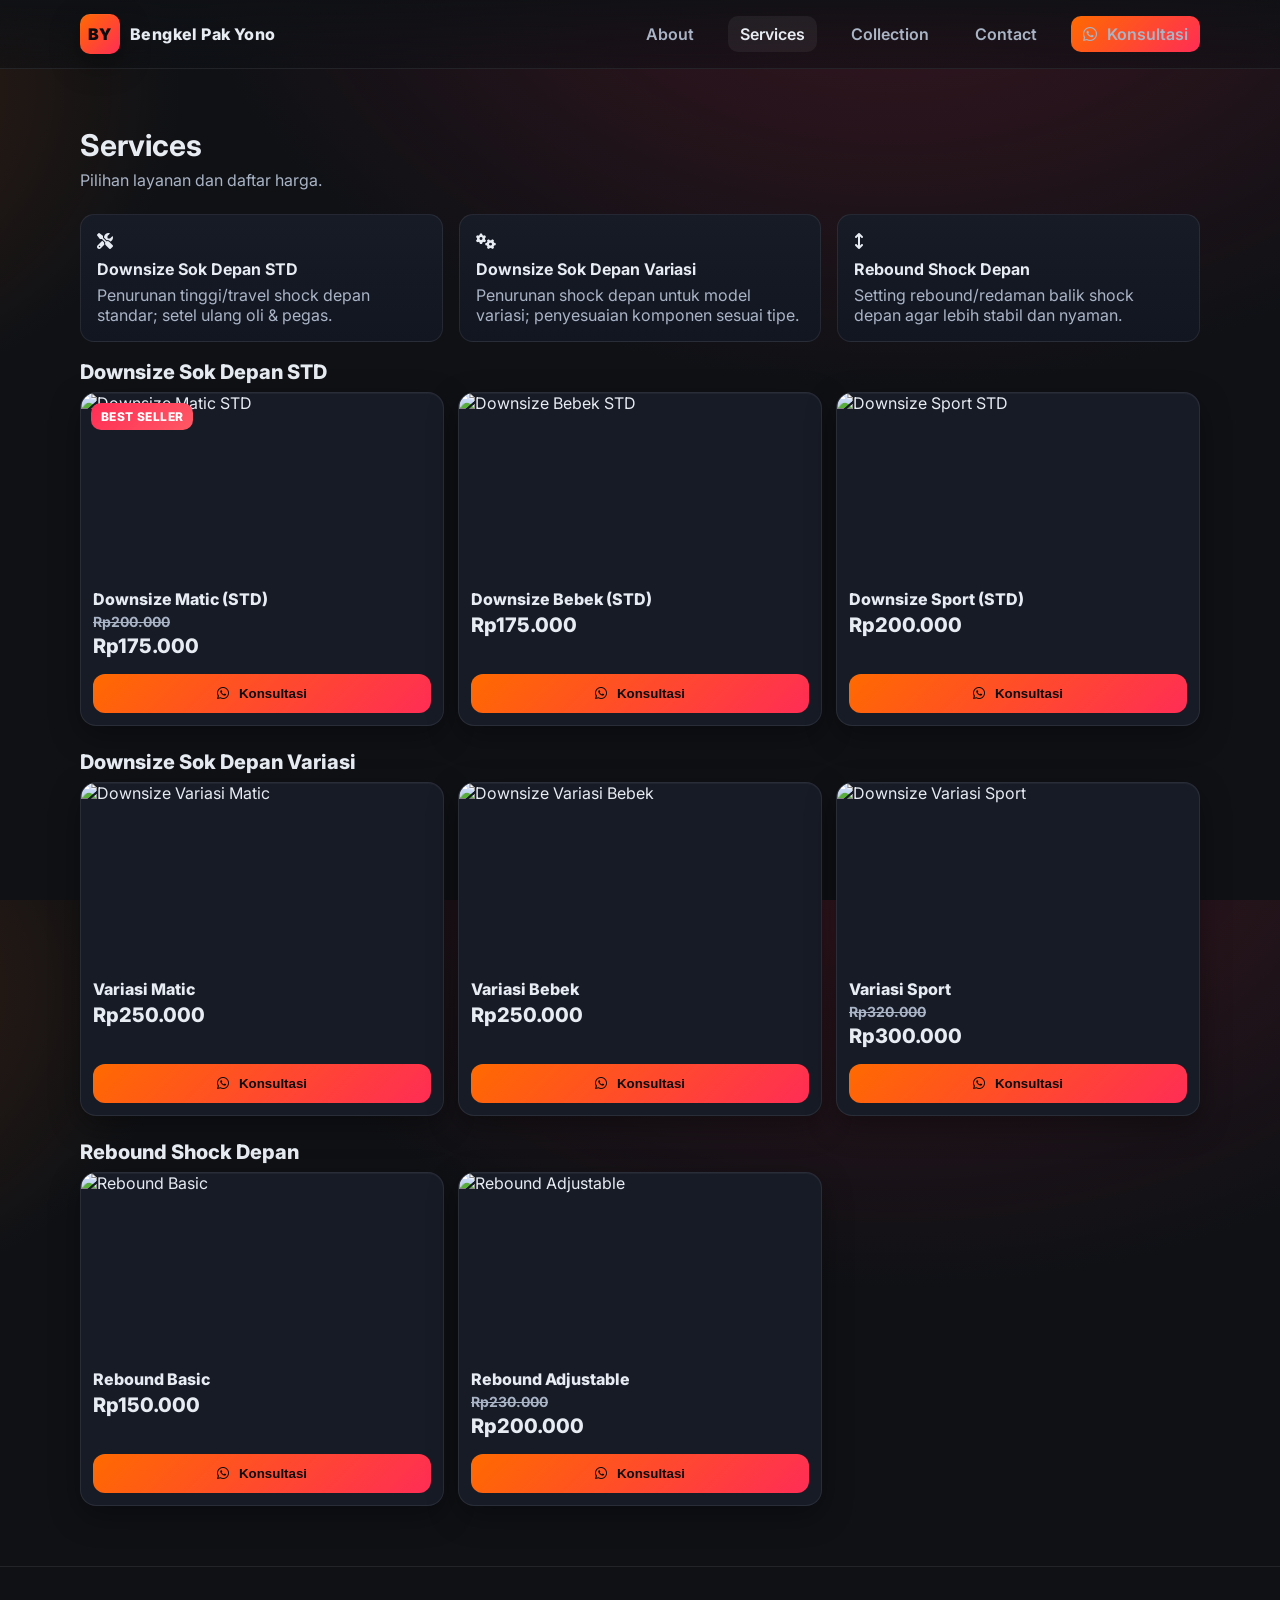
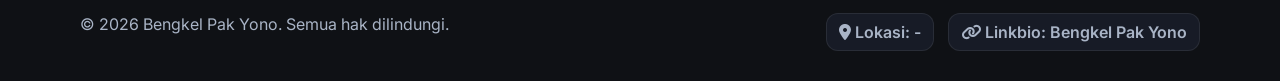
==== services.html @ de9df909 "first commit" ====
<!DOCTYPE html>
<html lang="id">
<head>
  <meta charset="utf-8">
  <meta name="viewport" content="width=device-width, initial-scale=1">
  <title>Services | Bengkel Pak Yono</title>
  <link href="https://cdnjs.cloudflare.com/ajax/libs/font-awesome/6.5.0/css/all.min.css" rel="stylesheet">
  <link href="assets/css/styles.css" rel="stylesheet">
</head>
<body>
  <header>
    <div class="container nav">
      <div class="brand">
        <div class="logo"><span>BY</span></div>
        <span>Bengkel Pak Yono</span>
      </div>
      <nav class="menu" id="menu">
        <a data-nav href="index.html">About</a>
        <a data-nav href="services.html">Services</a>
        <a data-nav href="collection.html">Collection</a>
        <a data-nav href="contact.html">Contact</a>
        <a class="cta" href="https://wa.me/6281234567890?text=Halo%20Pak%20Yono%2C%20saya%20ingin%20konsultasi%20servis" target="_blank" rel="noopener">
          <i class="fa-brands fa-whatsapp"></i> Konsultasi
        </a>
      </nav>
      <button class="burger" id="burger" aria-label="Menu"><i class="fa-solid fa-bars"></i></button>
    </div>
  </header>

  <main>
    <section>
      <div class="container">
        <h1 class="section-title">Services</h1>
        <p class="section-sub">Pilihan layanan dan daftar harga.</p>
        <div class="service-grid">
          <div class="service">
            <i class="fa-solid fa-screwdriver-wrench"></i>
            <h4>Downsize Sok Depan STD</h4>
            <p>Penurunan tinggi/travel shock depan standar; setel ulang oli & pegas.</p>
          </div>
          <div class="service">
            <i class="fa-solid fa-gears"></i>
            <h4>Downsize Sok Depan Variasi</h4>
            <p>Penurunan shock depan untuk model variasi; penyesuaian komponen sesuai tipe.</p>
          </div>
          <div class="service">
            <i class="fa-solid fa-arrows-up-down"></i>
            <h4>Rebound Shock Depan</h4>
            <p>Setting rebound/redaman balik shock depan agar lebih stabil dan nyaman.</p>
          </div>
        </div>
        <div class="price-groups">
          <div class="group">
            <div class="group-title">Downsize Sok Depan STD</div>
            <div class="catalog-grid">
              <div class="catalog-card">
                <div class="catalog-media">
                  <span class="bs-badge">BEST SELLER</span>
                  <img src="https://picsum.photos/seed/downsize-std-matic/800/500" alt="Downsize Matic STD">
                </div>
                <div class="catalog-body">
                  <div class="catalog-title">Downsize Matic (STD)</div>
                  <div class="catalog-price-old">Rp200.000</div>
                  <div class="catalog-price">Rp175.000</div>
                </div>
                <div class="catalog-actions">
                  <button class="btn btn-primary consult-btn" data-service="Downsize Matic (STD)" data-price="Rp175000"><i class="fa-brands fa-whatsapp"></i> Konsultasi</button>
                </div>
              </div>
              <div class="catalog-card">
                <div class="catalog-media">
                  <img src="https://picsum.photos/seed/downsize-std-bebek/800/500" alt="Downsize Bebek STD">
                </div>
                <div class="catalog-body">
                  <div class="catalog-title">Downsize Bebek (STD)</div>
                  <div class="catalog-price">Rp175.000</div>
                </div>
                <div class="catalog-actions">
                  <button class="btn btn-primary consult-btn" data-service="Downsize Bebek (STD)" data-price="Rp175000"><i class="fa-brands fa-whatsapp"></i> Konsultasi</button>
                </div>
              </div>
              <div class="catalog-card">
                <div class="catalog-media">
                  <img src="https://picsum.photos/seed/downsize-std-sport/800/500" alt="Downsize Sport STD">
                </div>
                <div class="catalog-body">
                  <div class="catalog-title">Downsize Sport (STD)</div>
                  <div class="catalog-price">Rp200.000</div>
                </div>
                <div class="catalog-actions">
                  <button class="btn btn-primary consult-btn" data-service="Downsize Sport (STD)" data-price="Rp200000"><i class="fa-brands fa-whatsapp"></i> Konsultasi</button>
                </div>
              </div>
            </div>
          </div>
          <div class="group">
            <div class="group-title">Downsize Sok Depan Variasi</div>
            <div class="catalog-grid">
              <div class="catalog-card">
                <div class="catalog-media">
                  <img src="https://picsum.photos/seed/downsize-var-matic/800/500" alt="Downsize Variasi Matic">
                </div>
                <div class="catalog-body">
                  <div class="catalog-title">Variasi Matic</div>
                  <div class="catalog-price">Rp250.000</div>
                </div>
                <div class="catalog-actions">
                  <button class="btn btn-primary consult-btn" data-service="Downsize Variasi Matic" data-price="Rp250000"><i class="fa-brands fa-whatsapp"></i> Konsultasi</button>
                </div>
              </div>
              <div class="catalog-card">
                <div class="catalog-media">
                  <img src="https://picsum.photos/seed/downsize-var-bebek/800/500" alt="Downsize Variasi Bebek">
                </div>
                <div class="catalog-body">
                  <div class="catalog-title">Variasi Bebek</div>
                  <div class="catalog-price">Rp250.000</div>
                </div>
                <div class="catalog-actions">
                  <button class="btn btn-primary consult-btn" data-service="Downsize Variasi Bebek" data-price="Rp250000"><i class="fa-brands fa-whatsapp"></i> Konsultasi</button>
                </div>
              </div>
              <div class="catalog-card">
                <div class="catalog-media">
                  <img src="https://picsum.photos/seed/downsize-var-sport/800/500" alt="Downsize Variasi Sport">
                </div>
                <div class="catalog-body">
                  <div class="catalog-title">Variasi Sport</div>
                  <div class="catalog-price-old">Rp320.000</div>
                  <div class="catalog-price">Rp300.000</div>
                </div>
                <div class="catalog-actions">
                  <button class="btn btn-primary consult-btn" data-service="Downsize Variasi Sport" data-price="Rp300000"><i class="fa-brands fa-whatsapp"></i> Konsultasi</button>
                </div>
              </div>
            </div>
          </div>
          <div class="group">
            <div class="group-title">Rebound Shock Depan</div>
            <div class="catalog-grid">
              <div class="catalog-card">
                <div class="catalog-media">
                  <img src="https://picsum.photos/seed/rebound-basic/800/500" alt="Rebound Basic">
                </div>
                <div class="catalog-body">
                  <div class="catalog-title">Rebound Basic</div>
                  <div class="catalog-price">Rp150.000</div>
                </div>
                <div class="catalog-actions">
                  <button class="btn btn-primary consult-btn" data-service="Rebound Basic" data-price="Rp150000"><i class="fa-brands fa-whatsapp"></i> Konsultasi</button>
                </div>
              </div>
              <div class="catalog-card">
                <div class="catalog-media">
                  <img src="https://picsum.photos/seed/rebound-adjust/800/500" alt="Rebound Adjustable">
                </div>
                <div class="catalog-body">
                  <div class="catalog-title">Rebound Adjustable</div>
                  <div class="catalog-price-old">Rp230.000</div>
                  <div class="catalog-price">Rp200.000</div>
                </div>
                <div class="catalog-actions">
                  <button class="btn btn-primary consult-btn" data-service="Rebound Adjustable" data-price="Rp200000"><i class="fa-brands fa-whatsapp"></i> Konsultasi</button>
                </div>
              </div>
            </div>
          </div>
        </div>
      </div>
    </section>
  </main>

  <footer>
    <div class="container" style="display:flex;justify-content:space-between;align-items:center;gap:16px;flex-wrap:wrap">
      <div class="muted">© <span id="year"></span> Bengkel Pak Yono. Semua hak dilindungi.</div>
      <div class="badges">
        <div class="badge"><i class="fa-solid fa-location-dot"></i> Lokasi: -</div>
        <div class="badge"><i class="fa-solid fa-link"></i> Linkbio: <a href="https://linkbio.co/Bengkelpakyono" target="_blank" rel="noopener">Bengkel Pak Yono</a></div>
      </div>
    </div>
  </footer>
  <script src="assets/js/main.js" defer></script>
</body>
</html>
---- assets/css/styles.css ----
@import url("https://fonts.googleapis.com/css2?family=Inter:wght@400;500;600;700;800&display=swap");
:root{
  --bg:#0f1115;
  --bg-soft:#141822;
  --card:#171b26;
  --text:#e7ecf3;
  --muted:#a9b4c6;
  --brand:#ff6a00;
  --brand-2:#ff2d55;
  --border:rgba(255,255,255,.08);
  --shadow:0 10px 30px rgba(0,0,0,.35), inset 0 1px 0 rgba(255,255,255,.04);
  --radius:14px;
}
*{box-sizing:border-box}
html,body{height:100%}
html{scroll-behavior:smooth}
body{
  margin:0;
  font-family:Inter,system-ui,-apple-system,Segoe UI,Roboto,Arial,sans-serif;
  color:var(--text);
  background: radial-gradient(1200px 800px at 70% -10%, rgba(255,45,85,.18), transparent 60%),
              radial-gradient(800px 600px at -20% 10%, rgba(255,106,0,.18), transparent 55%),
              var(--bg);
}
a{color:inherit;text-decoration:none}
img{max-width:100%;display:block}
.container{width:min(1120px,92vw);margin-inline:auto}
header{
  position:sticky;top:0;z-index:50;
  backdrop-filter:saturate(140%) blur(12px);
  background:linear-gradient(180deg, rgba(15,17,21,.9), rgba(15,17,21,.6));
  border-bottom:1px solid var(--border);
}
.nav{display:flex;align-items:center;justify-content:space-between;padding:14px 0}
.brand{display:flex;gap:10px;align-items:center;font-weight:800;letter-spacing:.4px}
.brand .logo{
  width:40px;height:40px;border-radius:10px;
  background:linear-gradient(135deg,var(--brand),var(--brand-2));
  display:grid;place-items:center;color:#0a0c10;font-weight:900;
  box-shadow:var(--shadow)
}
.menu{display:flex;gap:22px;align-items:center}
.menu a{padding:8px 12px;border-radius:10px;color:var(--muted);font-weight:600}
.menu a.active,.menu a:hover{color:var(--text);background:rgba(255,255,255,.06)}
.cta{
  display:inline-flex;align-items:center;gap:10px;
  background:linear-gradient(135deg,var(--brand),var(--brand-2));
  padding:10px 14px;border-radius:12px;color:#0a0c10;font-weight:800
}
.burger{display:none;color:var(--text);font-size:22px}
.hero{padding:72px 0 32px;border-bottom:1px solid var(--border);background:linear-gradient(180deg, rgba(255,106,0,.08), transparent 35%)}
.hero-inner{display:grid;grid-template-columns:1.1fr .9fr;gap:32px;align-items:center}
.eyebrow{color:var(--brand-2);font-weight:700;letter-spacing:.18em;text-transform:uppercase;font-size:12px}
h1{margin:10px 0 14px;font-size:44px;line-height:1.1}
.lead{color:var(--muted);font-size:18px}
.badges{display:flex;gap:14px;flex-wrap:wrap;margin-top:16px}
.badge{padding:8px 12px;border:1px solid var(--border);background:var(--card);border-radius:12px;color:var(--muted);font-weight:600}
.hero-card{background:var(--card);border:1px solid var(--border);border-radius:18px;padding:18px;box-shadow:var(--shadow)}
.hero-card img{border-radius:14px}
section{padding:60px 0;border-bottom:1px solid var(--border)}
.section-title{font-size:30px;margin:0 0 8px}
.section-sub{color:var(--muted);margin:0 0 24px}
.grid{display:grid;gap:20px}
.grid-2{grid-template-columns:1fr 1fr}
.card{background:var(--card);border:1px solid var(--border);border-radius:16px;padding:18px;box-shadow:var(--shadow)}
.media{display:grid;grid-template-columns:92px 1fr;gap:16px;align-items:center}
.media img{width:92px;height:92px;object-fit:cover;border-radius:14px;border:1px solid var(--border)}
.price-list{width:100%;border-collapse:collapse;border:1px solid var(--border);border-radius:12px;overflow:hidden}
.price-list th,.price-list td{padding:12px 14px;border-bottom:1px solid var(--border)}
.price-list th{background:#1b2130;text-align:left;color:var(--muted);font-weight:700}
.price-list tr:hover td{background:#151a25}
.service-grid{display:grid;grid-template-columns:repeat(3,1fr);gap:16px}
.service{padding:16px;border-radius:14px;border:1px solid var(--border);background:linear-gradient(180deg,var(--card),#121621)}
.service h4{margin:8px 0 6px}
.service p{margin:0;color:var(--muted)}
.yt-grid{display:grid;grid-template-columns:repeat(3,1fr);gap:16px}
.yt{display:flex;flex-direction:column;gap:10px;padding:14px;border:1px solid var(--border);border-radius:14px;background:var(--card)}
.yt .thumb{aspect-ratio:16/9;border-radius:10px;background:#111a22 center/cover no-repeat;border:1px solid var(--border)}
.yt a{color:var(--brand-2);font-weight:700}
.contacts{display:flex;flex-wrap:wrap;gap:10px}
.icon-btn{display:inline-flex;align-items:center;gap:10px;padding:10px 14px;border:1px solid var(--border);border-radius:12px;background:var(--card);color:var(--text);font-weight:700}
.icon-btn:hover{background:#151b25}
footer{padding:30px 0;color:var(--muted)}
.muted{color:var(--muted)}
.cta-row{display:flex;gap:10px;margin-top:16px;flex-wrap:wrap}
.home-links{display:grid;grid-template-columns:repeat(2,minmax(0,1fr));gap:12px;margin-top:14px}
.home-links a{display:flex;align-items:center;gap:10px;border:1px solid var(--border);padding:12px 14px;border-radius:12px;background:var(--card)}
@media (max-width: 900px){
  .hero-inner{grid-template-columns:1fr}
  .service-grid,.yt-grid,.grid-2{grid-template-columns:1fr}
  .menu{display:none;position:absolute;top:58px;left:0;right:0;padding:12px 4vw;background:var(--bg-soft);border-bottom:1px solid var(--border)}
  .menu.open{display:flex;flex-direction:column;gap:8px}
  .burger{display:block}
}
.form-card{margin-top:18px;background:var(--card);border:1px solid var(--border);border-radius:16px;padding:18px;box-shadow:var(--shadow);max-width:720px}
.fields{display:grid;grid-template-columns:1fr 1fr;gap:14px}
.field{display:flex;flex-direction:column;gap:8px}
.field-full{grid-column:1/-1}
.field label{font-weight:700;color:var(--text);font-size:14px}
.field input,.field textarea{background:#11151f;border:1px solid var(--border);color:var(--text);border-radius:12px;padding:12px 14px;outline:none}
.field textarea{min-height:120px;resize:vertical}
.actions{margin-top:12px;display:flex;gap:10px;flex-wrap:wrap}
.btn{display:inline-flex;align-items:center;gap:10px;padding:12px 16px;border-radius:12px;font-weight:800;text-decoration:none}
.btn-primary{background:linear-gradient(135deg,var(--brand),var(--brand-2));color:#0a0c10;border:none}
.btn-secondary{background:var(--card);color:var(--text);border:1px solid var(--border)}
.price-groups{display:grid;gap:24px;margin-top:18px}
.group-title{font-weight:800;font-size:20px;margin:0 0 8px}
.catalog-grid{display:grid;grid-template-columns:repeat(3,1fr);gap:14px;align-items:stretch}
.catalog-card{background:var(--card);border:1px solid var(--border);border-radius:16px;overflow:hidden;box-shadow:var(--shadow);height:100%;display:flex;flex-direction:column}
.catalog-media{position:relative}
.catalog-media img{width:100%;height:180px;object-fit:cover;display:block}
.bs-badge{position:absolute;top:10px;left:10px;background:linear-gradient(135deg,var(--brand-2),#ff5864);color:#fff;font-weight:800;border-radius:10px;padding:6px 10px;font-size:12px;letter-spacing:.4px}
.catalog-body{padding:12px;flex:1}
.catalog-title{font-weight:800;margin:4px 0}
.catalog-price{font-size:20px;font-weight:800;margin:4px 0}
.catalog-price-old{font-size:14px;font-weight:700;color:var(--muted);text-decoration:line-through;margin-top:4px}
.catalog-actions{padding:0 12px 12px;margin-top:auto}
.catalog-actions .btn{width:100%;justify-content:center}
@media (max-width: 900px){
  .catalog-grid{grid-template-columns:1fr}
}
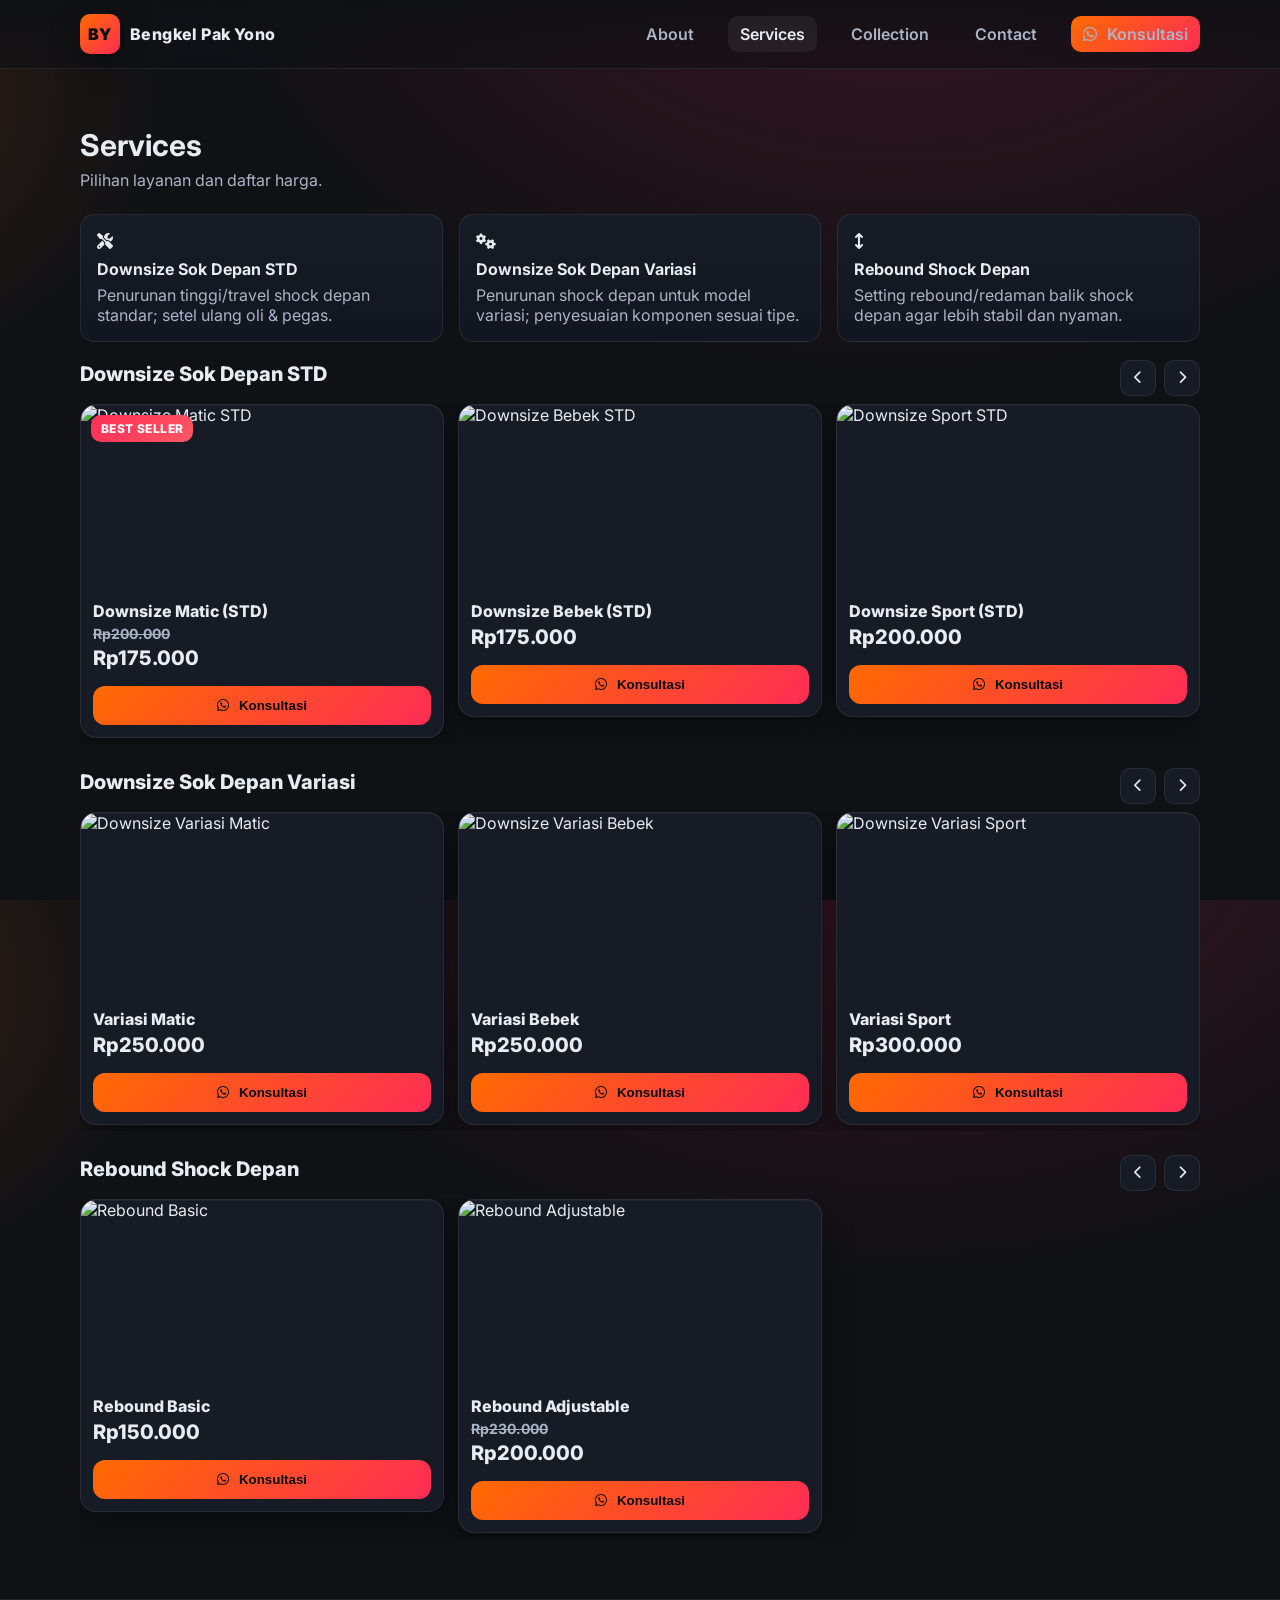
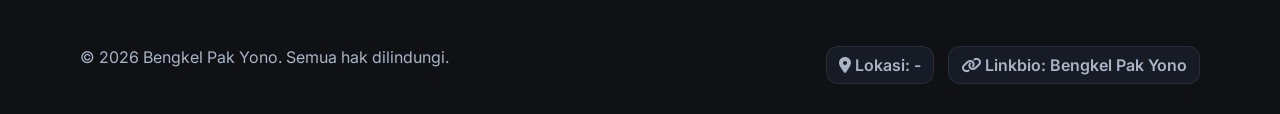
==== commit 6f2ad3cf: "fix tampilan" ====
--- a/services.html
+++ b/services.html
@@ -51,7 +51,13 @@
         </div>
         <div class="price-groups">
           <div class="group">
-            <div class="group-title">Downsize Sok Depan STD</div>
+            <div class="group-header">
+              <div class="group-title">Downsize Sok Depan STD</div>
+              <div class="scroll-ctrls">
+                <button class="scroll-btn prev" data-dir="-1" aria-label="Sebelumnya"><i class="fa-solid fa-chevron-left"></i></button>
+                <button class="scroll-btn next" data-dir="1" aria-label="Berikutnya"><i class="fa-solid fa-chevron-right"></i></button>
+              </div>
+            </div>
             <div class="catalog-grid">
               <div class="catalog-card">
                 <div class="catalog-media">
@@ -94,7 +100,13 @@
             </div>
           </div>
           <div class="group">
-            <div class="group-title">Downsize Sok Depan Variasi</div>
+            <div class="group-header">
+              <div class="group-title">Downsize Sok Depan Variasi</div>
+              <div class="scroll-ctrls">
+                <button class="scroll-btn prev" data-dir="-1" aria-label="Sebelumnya"><i class="fa-solid fa-chevron-left"></i></button>
+                <button class="scroll-btn next" data-dir="1" aria-label="Berikutnya"><i class="fa-solid fa-chevron-right"></i></button>
+              </div>
+            </div>
             <div class="catalog-grid">
               <div class="catalog-card">
                 <div class="catalog-media">
@@ -126,7 +138,7 @@
                 </div>
                 <div class="catalog-body">
                   <div class="catalog-title">Variasi Sport</div>
-                  <div class="catalog-price-old">Rp320.000</div>
+                  <!-- <div class="catalog-price-old">Rp320.000</div> -->
                   <div class="catalog-price">Rp300.000</div>
                 </div>
                 <div class="catalog-actions">
@@ -136,7 +148,13 @@
             </div>
           </div>
           <div class="group">
-            <div class="group-title">Rebound Shock Depan</div>
+            <div class="group-header">
+              <div class="group-title">Rebound Shock Depan</div>
+              <div class="scroll-ctrls">
+                <button class="scroll-btn prev" data-dir="-1" aria-label="Sebelumnya"><i class="fa-solid fa-chevron-left"></i></button>
+                <button class="scroll-btn next" data-dir="1" aria-label="Berikutnya"><i class="fa-solid fa-chevron-right"></i></button>
+              </div>
+            </div>
             <div class="catalog-grid">
               <div class="catalog-card">
                 <div class="catalog-media">
--- a/assets/css/styles.css
+++ b/assets/css/styles.css
@@ -21,10 +21,11 @@
   background: radial-gradient(1200px 800px at 70% -10%, rgba(255,45,85,.18), transparent 60%),
               radial-gradient(800px 600px at -20% 10%, rgba(255,106,0,.18), transparent 55%),
               var(--bg);
+  overflow-x:hidden
 }
 a{color:inherit;text-decoration:none}
 img{max-width:100%;display:block}
-.container{width:min(1120px,92vw);margin-inline:auto}
+.container{width:min(1120px,92%);margin-inline:auto}
 header{
   position:sticky;top:0;z-index:50;
   backdrop-filter:saturate(140%) blur(12px);
@@ -105,8 +106,12 @@
 .btn-secondary{background:var(--card);color:var(--text);border:1px solid var(--border)}
 .price-groups{display:grid;gap:24px;margin-top:18px}
 .group-title{font-weight:800;font-size:20px;margin:0 0 8px}
-.catalog-grid{display:grid;grid-template-columns:repeat(3,1fr);gap:14px;align-items:stretch}
-.catalog-card{background:var(--card);border:1px solid var(--border);border-radius:16px;overflow:hidden;box-shadow:var(--shadow);height:100%;display:flex;flex-direction:column}
+.group-header{display:flex;align-items:center;justify-content:space-between;margin:0 0 8px}
+.scroll-ctrls{display:flex;gap:8px}
+.scroll-btn{width:36px;height:36px;display:grid;place-items:center;border-radius:10px;border:1px solid var(--border);background:var(--card);color:var(--text)}
+.scroll-btn:hover{background:#151b25}
+.catalog-grid{--cg-gap:14px;display:flex;gap:var(--cg-gap);align-items:stretch;overflow-x:auto;scroll-snap-type:x mandatory;padding-bottom:6px;-webkit-overflow-scrolling:touch}
+.catalog-card{background:var(--card);border:1px solid var(--border);border-radius:16px;overflow:hidden;box-shadow:var(--shadow);height:100%;display:flex;flex-direction:column;flex:0 0 calc((100% - 2*var(--cg-gap))/3);scroll-snap-align:start}
 .catalog-media{position:relative}
 .catalog-media img{width:100%;height:180px;object-fit:cover;display:block}
 .bs-badge{position:absolute;top:10px;left:10px;background:linear-gradient(135deg,var(--brand-2),#ff5864);color:#fff;font-weight:800;border-radius:10px;padding:6px 10px;font-size:12px;letter-spacing:.4px}
@@ -117,5 +122,9 @@
 .catalog-actions{padding:0 12px 12px;margin-top:auto}
 .catalog-actions .btn{width:100%;justify-content:center}
 @media (max-width: 900px){
-  .catalog-grid{grid-template-columns:1fr}
+  .catalog-grid{--cg-gap:12px}
+  .catalog-card{flex:0 0 86%}
 }
+
+.map-card{margin-top:16px}
+.map-embed{width:100%;height:420px;border:0;border-radius:12px}
